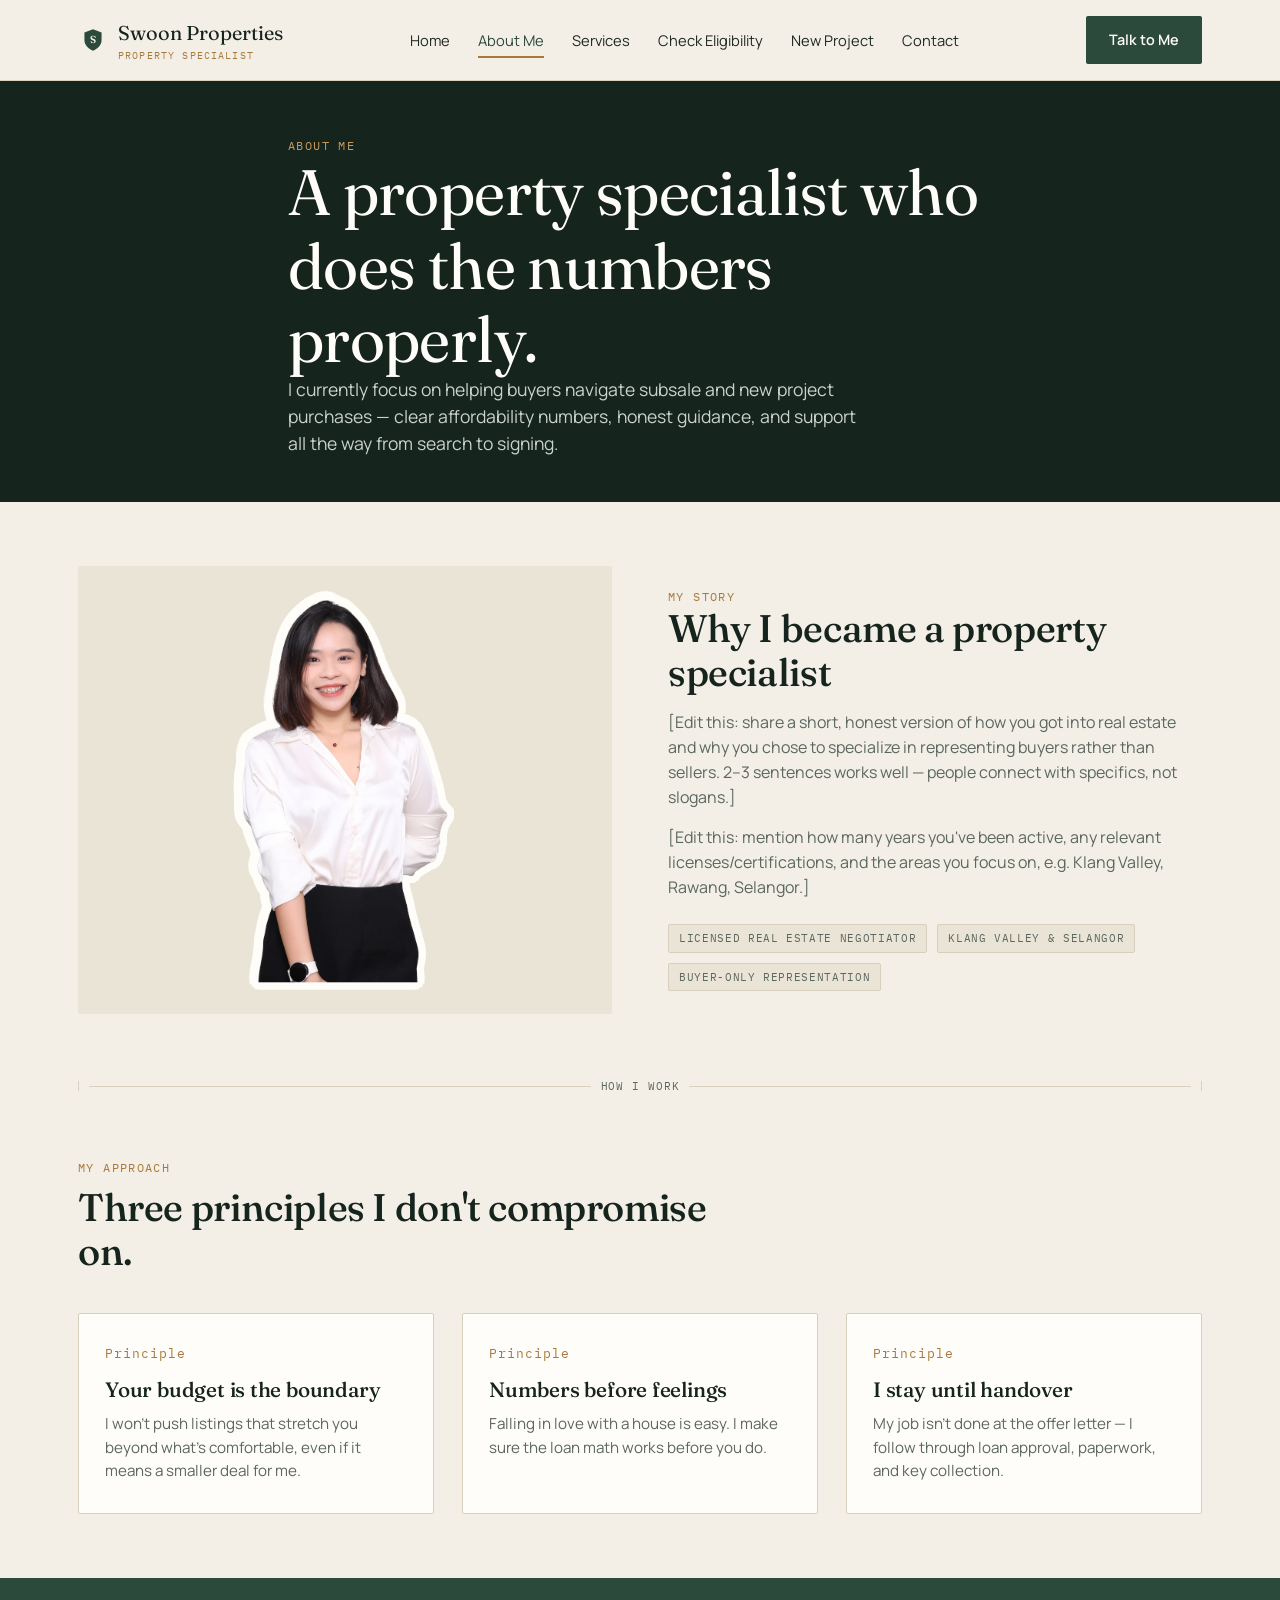
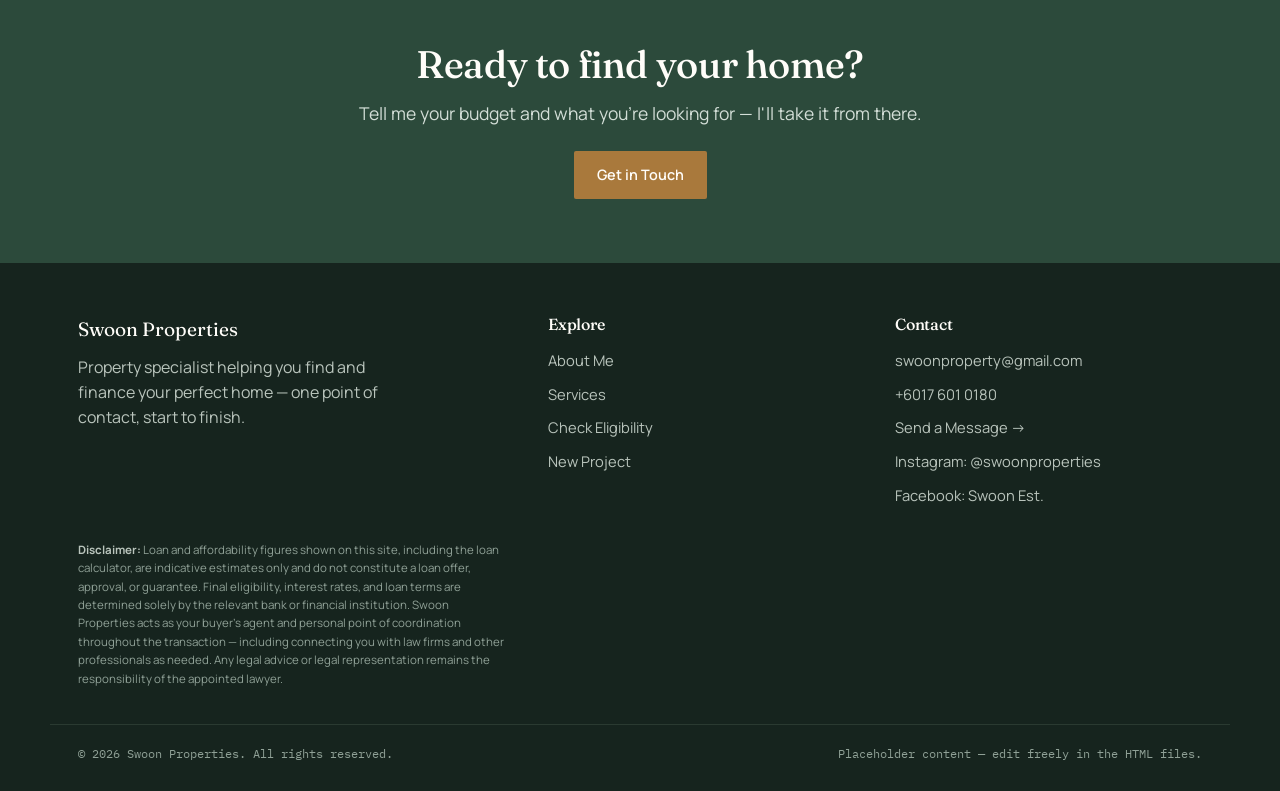
==== about.html @ 2d1e9754 "Rebrand homepage to Shirley/IQI Realty, remove Subsale listings - Homepage hero now reads "Hi, I'm S" ====
<!DOCTYPE html>
<html lang="en">
<head>
<meta charset="UTF-8">
<meta name="viewport" content="width=device-width, initial-scale=1.0">
<title>About Me — Swoon Properties</title>
<meta name="description" content="Meet your property specialist — helping buyers navigate subsale and new project purchases with clear numbers and honest guidance.">
<link rel="icon" type="image/svg+xml" href="assets/favicon.svg">
<link rel="stylesheet" href="css/styles.css">
</head>
<body>

<header class="site">
  <div class="nav-row">
    <a href="index.html" class="brand">
      <svg class="mark" viewBox="0 0 56 56" xmlns="http://www.w3.org/2000/svg">
        <path d="M28 8 L44 14 L44 28 C44 38 36 45 28 48 C20 45 12 38 12 28 L12 14 Z" fill="#2C4A3B"/>
        <text x="28" y="34" text-anchor="middle" font-family="Fraunces,Georgia,serif" font-size="19" font-weight="600" fill="#F3EFE6">S</text>
      </svg>
      <span>Swoon Properties<small>Property Specialist</small></span>
    </a>
    <nav class="links">
      <a href="index.html">Home</a>
      <a href="about.html" class="active">About Me</a>
      <a href="services.html">Services</a>
      <a href="eligibility.html">Check Eligibility</a>
      <a href="listings-project.html">New Project</a>
      <a href="contact.html">Contact</a>
    </nav>
    <div class="nav-cta">
      <a href="contact.html" class="btn btn-primary">Talk to Me</a>
      <button class="menu-toggle" aria-label="Toggle menu">☰</button>
    </div>
  </div>
</header>

<section class="hero" style="padding:56px 0 44px;">
  <div class="wrap" style="grid-template-columns:1fr;max-width:760px;">
    <div>
      <p class="eyebrow">About Me</p>
      <h1>A property specialist who does the numbers properly.</h1>
      <p class="lede">I currently focus on helping buyers navigate subsale and new project purchases — clear affordability numbers, honest guidance, and support all the way from search to signing.</p>
    </div>
  </div>
</section>

<section>
  <div class="wrap two-col">
    <div style="background:var(--parchment-dim);border-radius:var(--radius);display:flex;align-items:flex-end;justify-content:center;padding:24px;min-height:380px;">
      <img src="assets/agent-photo-cutout.png" alt="Portrait of the Swoon Properties buyer's agent" style="max-width:100%;max-height:400px;display:block;filter:
        drop-shadow(3px 0 0 var(--white)) drop-shadow(-3px 0 0 var(--white))
        drop-shadow(0 3px 0 var(--white)) drop-shadow(0 -3px 0 var(--white))
        drop-shadow(2.2px 2.2px 0 var(--white)) drop-shadow(-2.2px -2.2px 0 var(--white))
        drop-shadow(2.2px -2.2px 0 var(--white)) drop-shadow(-2.2px 2.2px 0 var(--white));">
    </div>
    <div>
      <p class="eyebrow">My Story</p>
      <h2>Why I became a property specialist</h2>
      <p style="margin-top:16px;color:var(--text-soft);">[Edit this: share a short, honest version of how you got into real estate and why you chose to specialize in representing buyers rather than sellers. 2–3 sentences works well — people connect with specifics, not slogans.]</p>
      <p style="margin-top:16px;color:var(--text-soft);">[Edit this: mention how many years you've been active, any relevant licenses/certifications, and the areas you focus on, e.g. Klang Valley, Rawang, Selangor.]</p>
      <div style="margin-top:24px;display:flex;gap:10px;flex-wrap:wrap;">
        <span class="badge">Licensed Real Estate Negotiator</span>
        <span class="badge">Klang Valley &amp; Selangor</span>
        <span class="badge">Buyer-Only Representation</span>
      </div>
    </div>
  </div>
</section>

<div class="dim-divider"><span class="tick"></span><span class="rule"></span><span class="label">How I work</span><span class="rule"></span><span class="tick"></span></div>

<section>
  <div class="wrap">
    <div class="section-head">
      <p class="eyebrow">My Approach</p>
      <h2>Three principles I don't compromise on.</h2>
    </div>
    <div class="grid-3">
      <div class="card">
        <p class="num">Principle</p>
        <h3>Your budget is the boundary</h3>
        <p>I won't push listings that stretch you beyond what's comfortable, even if it means a smaller deal for me.</p>
      </div>
      <div class="card">
        <p class="num">Principle</p>
        <h3>Numbers before feelings</h3>
        <p>Falling in love with a house is easy. I make sure the loan math works before you do.</p>
      </div>
      <div class="card">
        <p class="num">Principle</p>
        <h3>I stay until handover</h3>
        <p>My job isn't done at the offer letter — I follow through loan approval, paperwork, and key collection.</p>
      </div>
    </div>
  </div>
</section>

<section class="band-forest">
  <div class="wrap" style="text-align:center;">
    <h2>Ready to find your home?</h2>
    <p class="lede" style="margin:14px auto 0;">Tell me your budget and what you're looking for — I'll take it from there.</p>
    <a href="contact.html" class="btn btn-primary" style="margin-top:24px;background:var(--brass);">Get in Touch</a>
  </div>
</section>

<footer>
  <div class="wrap">
    <div>
      <p class="foot-brand">Swoon Properties</p>
      <p style="margin-top:10px;max-width:32ch;">Property specialist helping you find and finance your perfect home — one point of contact, start to finish.</p>
    </div>
    <div>
      <h4>Explore</h4>
      <ul>
        <li><a href="about.html">About Me</a></li>
        <li><a href="services.html">Services</a></li>
        <li><a href="eligibility.html">Check Eligibility</a></li>
        <li><a href="listings-project.html">New Project</a></li>
      </ul>
    </div>
    <div>
      <h4>Contact</h4>
      <ul>
        <li><a href="mailto:swoonproperty@gmail.com">swoonproperty@gmail.com</a></li>
        <li><a href="tel:+60176010180">+6017 601 0180</a></li>
        <li><a href="contact.html">Send a Message →</a></li>
        <li><a href="https://instagram.com/swoonproperties" target="_blank" rel="noopener">Instagram: @swoonproperties</a></li>
        <li><a href="https://facebook.com/SwoonEst" target="_blank" rel="noopener">Facebook: Swoon Est.</a></li>
      </ul>
    </div>
  </div>
  <div class="wrap" style="margin-top:24px;">
    <p style="font-size:0.72rem;color:#8FA096;max-width:760px;line-height:1.6;">
      <strong style="color:#B9C4BC;">Disclaimer:</strong> Loan and affordability figures shown on this site, including the loan calculator, are indicative estimates only and do not constitute a loan offer, approval, or guarantee. Final eligibility, interest rates, and loan terms are determined solely by the relevant bank or financial institution. Swoon Properties acts as your buyer's agent and personal point of coordination throughout the transaction — including connecting you with law firms and other professionals as needed. Any legal advice or legal representation remains the responsibility of the appointed lawyer.
    </p>
  </div>

  <div class="foot-bottom">
    <span>© 2026 Swoon Properties. All rights reserved.</span>
    <span>Placeholder content — edit freely in the HTML files.</span>
  </div>
</footer>
<script src="js/main.js"></script>
</body>
</html>
---- css/styles.css ----
/* =========================================================
   SWOON PROPERTIES — design tokens
   Palette: deep forest ink, warm stone parchment, brass accent,
   brick secondary. Signature motif: architectural blueprint
   dimension-lines used as dividers + spec callouts.
   Type: Fraunces (display) / Manrope (body) / IBM Plex Mono (data)
   ========================================================= */

@import url('https://fonts.googleapis.com/css2?family=Fraunces:ital,opsz,wght@0,9..144,300;0,9..144,400;0,9..144,500;0,9..144,600;1,9..144,400;1,9..144,500&family=Manrope:wght@400;500;600;700&family=IBM+Plex+Mono:wght@400;500&display=swap');

:root{
  --ink:#16241E;
  --forest:#2C4A3B;
  --forest-light:#3E6350;
  --parchment:#F3EFE6;
  --parchment-dim:#EAE4D6;
  --brass:#A9793C;
  --brass-light:#C79A5C;
  --brick:#A14E3B;
  --text:#1E2A24;
  --text-soft:#5B675F;
  --line:#D8CFBC;
  --white:#FFFDF9;

  --display: 'Fraunces', serif;
  --body: 'Manrope', sans-serif;
  --mono: 'IBM Plex Mono', monospace;

  --max: 1180px;
  --radius: 2px;
}

*{box-sizing:border-box;margin:0;padding:0;}
html{scroll-behavior:smooth;}
body{
  font-family:var(--body);
  color:var(--text);
  background:var(--parchment);
  line-height:1.55;
  -webkit-font-smoothing:antialiased;
}
img{max-width:100%;display:block;}
a{color:inherit;text-decoration:none;}
ul{list-style:none;}
button{font-family:inherit;cursor:pointer;}

.wrap{max-width:var(--max);margin:0 auto;padding:0 28px;}

h1,h2,h3,h4{font-family:var(--display);font-weight:500;color:var(--ink);line-height:1.15;letter-spacing:-0.01em;}
h1{font-size:clamp(2.4rem,5vw,4rem);font-weight:400;}
h2{font-size:clamp(1.7rem,3vw,2.5rem);}
h3{font-size:1.3rem;}
.eyebrow{
  font-family:var(--mono);
  font-size:0.72rem;
  letter-spacing:0.12em;
  text-transform:uppercase;
  color:var(--brass);
}
.lede{font-size:1.1rem;color:var(--text-soft);max-width:52ch;}

/* focus visibility */
a:focus-visible,button:focus-visible,input:focus-visible,textarea:focus-visible,select:focus-visible{
  outline:2px solid var(--brass);
  outline-offset:3px;
}
@media (prefers-reduced-motion: reduce){
  *{animation-duration:0.01ms !important;animation-iteration-count:1 !important;transition-duration:0.01ms !important;scroll-behavior:auto !important;}
}

/* =========================
   BLUEPRINT DIMENSION-LINE DIVIDER — signature motif
   used between sections, and as spec callouts for listings
   ========================= */
.dim-divider{
  display:flex;align-items:center;gap:10px;
  color:var(--text-soft);
  margin:0 auto;
  max-width:var(--max);
  padding:0 28px;
}
.dim-divider .tick{width:1px;height:10px;background:var(--line);}
.dim-divider .rule{flex:1;height:1px;background:var(--line);position:relative;}
.dim-divider .label{
  font-family:var(--mono);font-size:0.7rem;letter-spacing:0.08em;
  text-transform:uppercase;color:var(--text-soft);white-space:nowrap;
}

/* =========================
   HEADER / NAV
   ========================= */
header.site{
  position:sticky;top:0;z-index:50;
  background:rgba(243,239,230,0.92);
  backdrop-filter:blur(6px);
  border-bottom:1px solid var(--line);
}
.nav-row{display:flex;align-items:center;justify-content:space-between;padding:16px 28px;max-width:var(--max);margin:0 auto;}
.brand{display:flex;align-items:center;gap:10px;font-family:var(--display);font-size:1.25rem;color:var(--ink);}
.brand .mark{width:30px;height:30px;flex:none;}
.brand small{display:block;font-family:var(--mono);font-size:0.6rem;letter-spacing:0.12em;color:var(--brass);text-transform:uppercase;margin-top:1px;}
nav.links{display:flex;gap:28px;align-items:center;}
nav.links a{font-size:0.92rem;color:var(--text);position:relative;padding:4px 0;}
nav.links a.active,nav.links a:hover{color:var(--forest);}
nav.links a.active::after{content:"";position:absolute;left:0;right:0;bottom:-2px;height:2px;background:var(--brass);}
.btn{
  display:inline-flex;align-items:center;gap:8px;
  font-family:var(--body);font-weight:600;font-size:0.9rem;
  padding:12px 22px;border-radius:var(--radius);border:1px solid transparent;
  transition:transform .15s ease, background .15s ease;
}
.btn-primary{background:var(--forest);color:var(--white);}
.btn-primary:hover{background:var(--ink);transform:translateY(-1px);}
.btn-ghost{border-color:var(--ink);color:var(--ink);}
.btn-ghost:hover{background:var(--ink);color:var(--white);}
.nav-cta{display:flex;gap:12px;align-items:center;}
.menu-toggle{display:none;background:none;border:none;font-size:1.5rem;color:var(--ink);}

@media (max-width:860px){
  nav.links{position:fixed;inset:64px 0 0 0;background:var(--parchment);flex-direction:column;
    padding:32px 28px;gap:22px;transform:translateX(100%);transition:transform .25s ease;overflow-y:auto;}
  nav.links.open{transform:translateX(0);}
  .menu-toggle{display:block;}
  .nav-cta .btn-ghost{display:none;}
}

/* =========================
   HERO
   ========================= */
.hero{
  background:var(--ink);
  color:var(--parchment);
  padding:72px 0 60px;
  position:relative;
  overflow:hidden;
}
.hero .wrap{display:grid;grid-template-columns:1.1fr 1fr;gap:56px;align-items:center;}
.hero .eyebrow{color:var(--brass-light);}
.hero h1{color:var(--white);font-weight:400;}
.hero h1 em{font-style:italic;color:var(--brass-light);}
.hero p.lede{color:#C9D2CB;}
.hero-cta{display:flex;gap:14px;margin-top:28px;flex-wrap:wrap;}
.hero .btn-ghost{border-color:#4C6157;color:var(--parchment);}
.hero .btn-ghost:hover{background:var(--parchment);color:var(--ink);}
#hero-photo{transition:opacity .08s linear, transform .08s linear; will-change:opacity, transform;}
.blueprint-art{width:100%;height:auto;}
.blueprint-art .plan-line{fill:none;stroke:#4C6157;stroke-width:1;}
.blueprint-art .plan-line.accent{stroke:var(--brass-light);}
.blueprint-art text{font-family:var(--mono);font-size:9px;fill:#8FA096;letter-spacing:0.05em;}

@media (max-width:860px){
  .hero .wrap{grid-template-columns:1fr;}
  .hero{padding:48px 0 40px;}
}

/* =========================
   SECTIONS
   ========================= */
section{padding:64px 0;}
section.tight{padding:44px 0;}
.section-head{max-width:640px;margin-bottom:40px;}
.section-head h2{margin-top:8px;}

.grid-3{display:grid;grid-template-columns:repeat(3,1fr);gap:28px;}
.grid-2{display:grid;grid-template-columns:repeat(2,1fr);gap:28px;}
@media (max-width:860px){.grid-3,.grid-2{grid-template-columns:1fr;}}

.card{
  background:var(--white);
  border:1px solid var(--line);
  padding:30px 26px;
  border-radius:var(--radius);
}
.card .num{font-family:var(--mono);color:var(--brass);font-size:0.8rem;letter-spacing:0.08em;}
.card h3{margin:14px 0 10px;}
.card p{color:var(--text-soft);font-size:0.95rem;}

.stat-row{display:flex;gap:48px;flex-wrap:wrap;margin-top:36px;}
.stat{font-family:var(--mono);}
.stat .n{font-family:var(--display);font-size:2.1rem;color:var(--ink);display:block;}
.stat .l{font-size:0.72rem;letter-spacing:0.08em;text-transform:uppercase;color:var(--text-soft);}

/* alt bg band */
.band{background:var(--parchment-dim);}
.band-forest{background:var(--forest);color:var(--white);}
.band-forest h2, .band-forest .eyebrow{color:var(--white);}
.band-forest .eyebrow{color:var(--brass-light);}
.band-forest p{color:#D3DED7;}

/* =========================
   LISTINGS
   ========================= */
.filter-row{display:flex;gap:10px;flex-wrap:wrap;margin-bottom:34px;}
.filter-row button{
  font-family:var(--mono);font-size:0.75rem;letter-spacing:0.05em;text-transform:uppercase;
  padding:9px 16px;border:1px solid var(--line);background:var(--white);color:var(--text-soft);border-radius:var(--radius);
}
.filter-row button.active{background:var(--forest);border-color:var(--forest);color:var(--white);}

.listing-card{background:var(--white);border:1px solid var(--line);border-radius:var(--radius);overflow:hidden;}
.listing-photo{aspect-ratio:4/3;background:linear-gradient(135deg,var(--parchment-dim),var(--line));position:relative;}
.listing-tag{
  position:absolute;top:12px;left:12px;
  background:var(--brick);color:var(--white);
  font-family:var(--mono);font-size:0.65rem;letter-spacing:0.06em;text-transform:uppercase;
  padding:5px 10px;border-radius:var(--radius);
}
.listing-body{padding:20px 22px 24px;}
.listing-price{font-family:var(--display);font-size:1.4rem;color:var(--ink);}
.listing-loc{color:var(--text-soft);font-size:0.9rem;margin-top:2px;}
.listing-specs{display:flex;gap:16px;margin-top:16px;padding-top:16px;border-top:1px solid var(--line);}
.listing-specs span{font-family:var(--mono);font-size:0.78rem;color:var(--text-soft);}
.listing-specs b{color:var(--ink);font-weight:600;}

/* =========================
   CALCULATOR
   ========================= */
.calc{
  background:var(--white);border:1px solid var(--line);border-radius:var(--radius);
  padding:36px;display:grid;grid-template-columns:1fr 1fr;gap:40px;
}
@media (max-width:860px){.calc{grid-template-columns:1fr;padding:26px;}}
.field{margin-bottom:20px;}
.field label{display:block;font-family:var(--mono);font-size:0.72rem;letter-spacing:0.06em;text-transform:uppercase;color:var(--text-soft);margin-bottom:8px;}
.field input[type=range]{width:100%;accent-color:var(--brass);}
.field-value{font-family:var(--mono);color:var(--ink);font-weight:500;}
.field input[type=number], .field input[type=text], .field input[type=email], .field input[type=tel], .field select, .field textarea{
  width:100%;padding:12px 14px;border:1px solid var(--line);border-radius:var(--radius);
  font-family:var(--mono);font-size:0.95rem;background:var(--parchment);color:var(--ink);
}
.field textarea{font-family:var(--body);resize:vertical;min-height:110px;}
.calc-result{background:var(--ink);color:var(--white);padding:28px;border-radius:var(--radius);}
.calc-result .n{font-family:var(--display);font-size:2.4rem;color:var(--brass-light);}
.calc-result .l{font-family:var(--mono);font-size:0.72rem;letter-spacing:0.08em;text-transform:uppercase;color:#9FB0A6;}
.calc-breakdown{margin-top:20px;padding-top:16px;border-top:1px solid #33473C;font-family:var(--mono);font-size:0.85rem;}
.calc-breakdown div{display:flex;justify-content:space-between;padding:5px 0;color:#C9D2CB;}

/* =========================
   FORMS
   ========================= */
form.contact-form{max-width:620px;}
.form-note{font-family:var(--mono);font-size:0.78rem;color:var(--text-soft);margin-top:6px;}

/* =========================
   FOOTER
   ========================= */
footer{background:var(--ink);color:#B9C4BC;padding:52px 0 28px;}
footer .wrap{display:grid;grid-template-columns:1.4fr 1fr 1fr;gap:40px;}
footer h4{color:var(--white);font-size:1rem;margin-bottom:14px;}
footer a{color:#B9C4BC;font-size:0.92rem;}
footer a:hover{color:var(--brass-light);}
footer .foot-brand{font-family:var(--display);font-size:1.2rem;color:var(--white);}
footer ul li{margin-bottom:9px;}
.foot-bottom{max-width:var(--max);margin:36px auto 0;padding:20px 28px 0;border-top:1px solid #2A3A31;font-family:var(--mono);font-size:0.72rem;color:#8FA096;display:flex;justify-content:space-between;flex-wrap:wrap;gap:10px;}

/* =========================
   MISC
   ========================= */
.badge{
  display:inline-block;font-family:var(--mono);font-size:0.68rem;letter-spacing:0.06em;text-transform:uppercase;
  background:var(--parchment-dim);border:1px solid var(--line);padding:5px 10px;border-radius:var(--radius);color:var(--text-soft);
}
.two-col{display:grid;grid-template-columns:1fr 1fr;gap:56px;align-items:center;}
@media (max-width:860px){.two-col{grid-template-columns:1fr;}}
.photo-placeholder{
  aspect-ratio:4/5;background:linear-gradient(150deg,var(--parchment-dim),var(--line));
  border:1px solid var(--line);display:flex;align-items:center;justify-content:center;
  font-family:var(--mono);font-size:0.75rem;color:var(--text-soft);text-align:center;padding:20px;
}
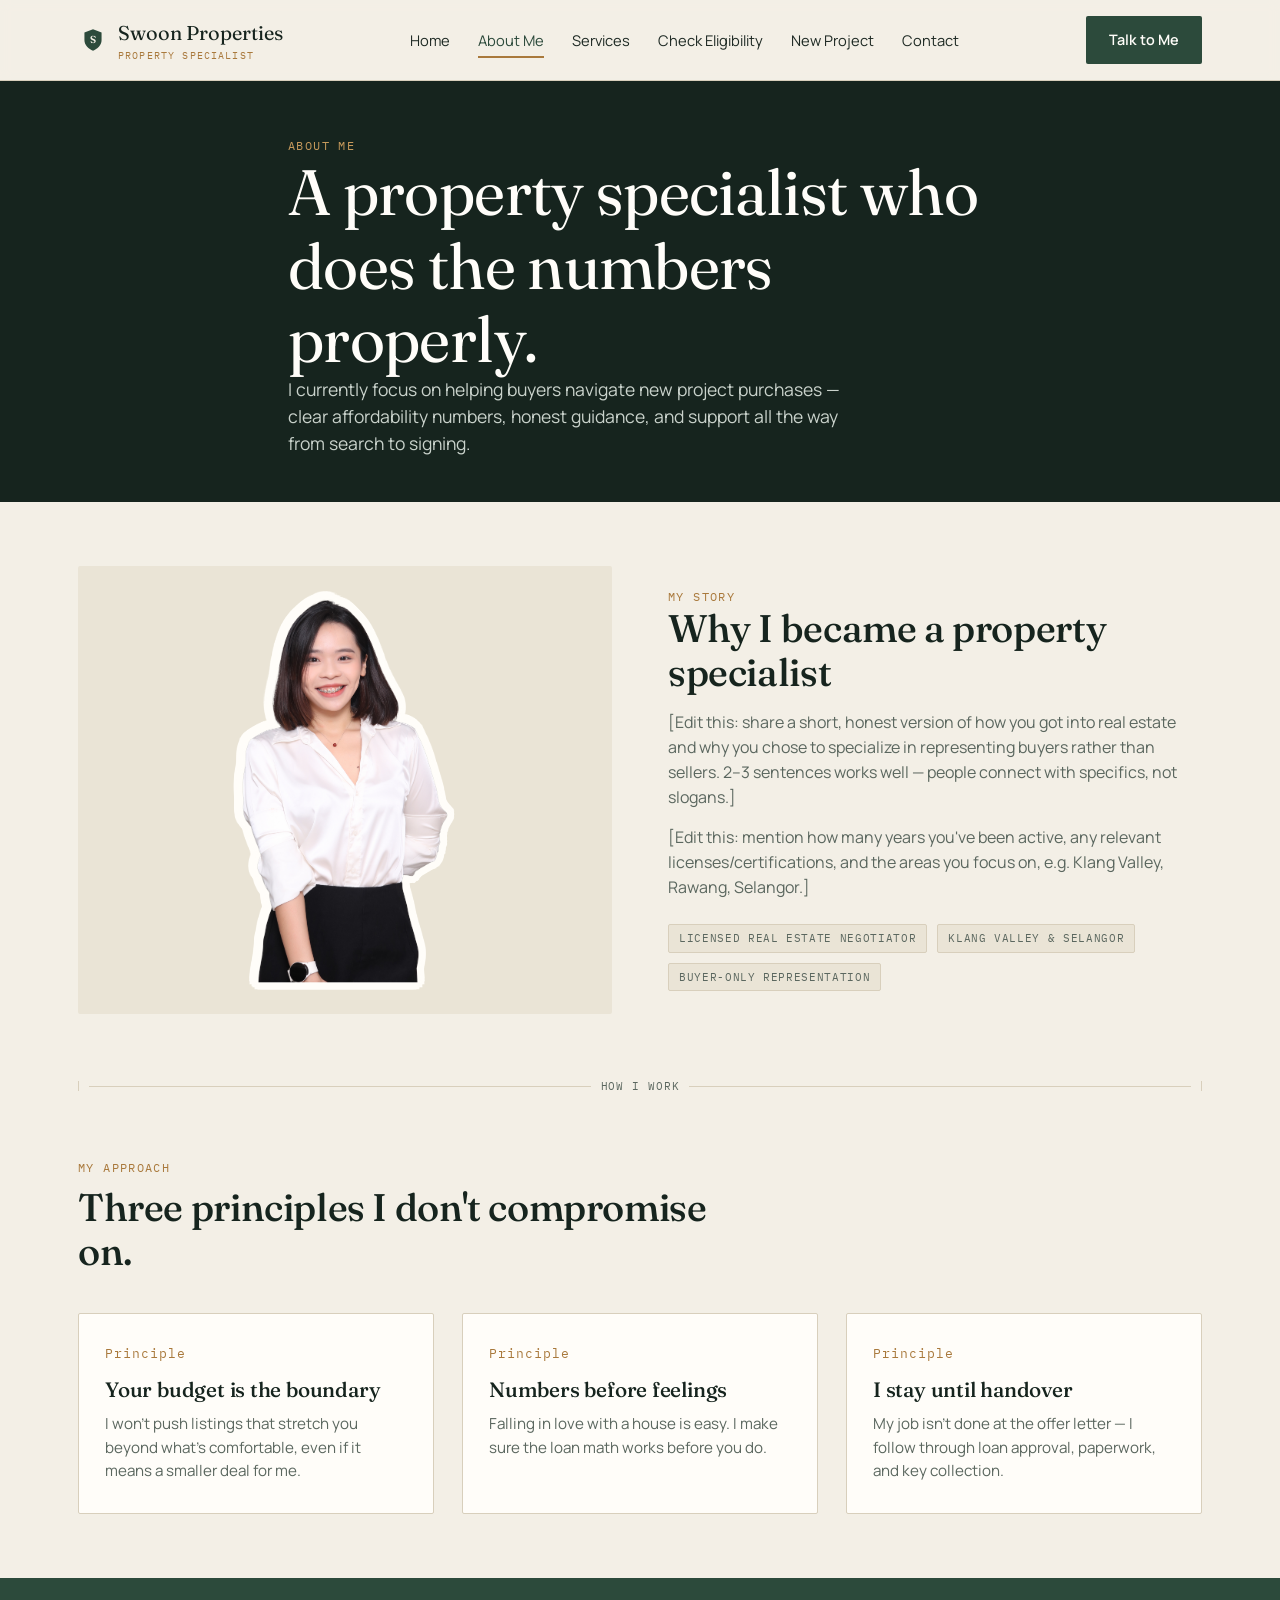
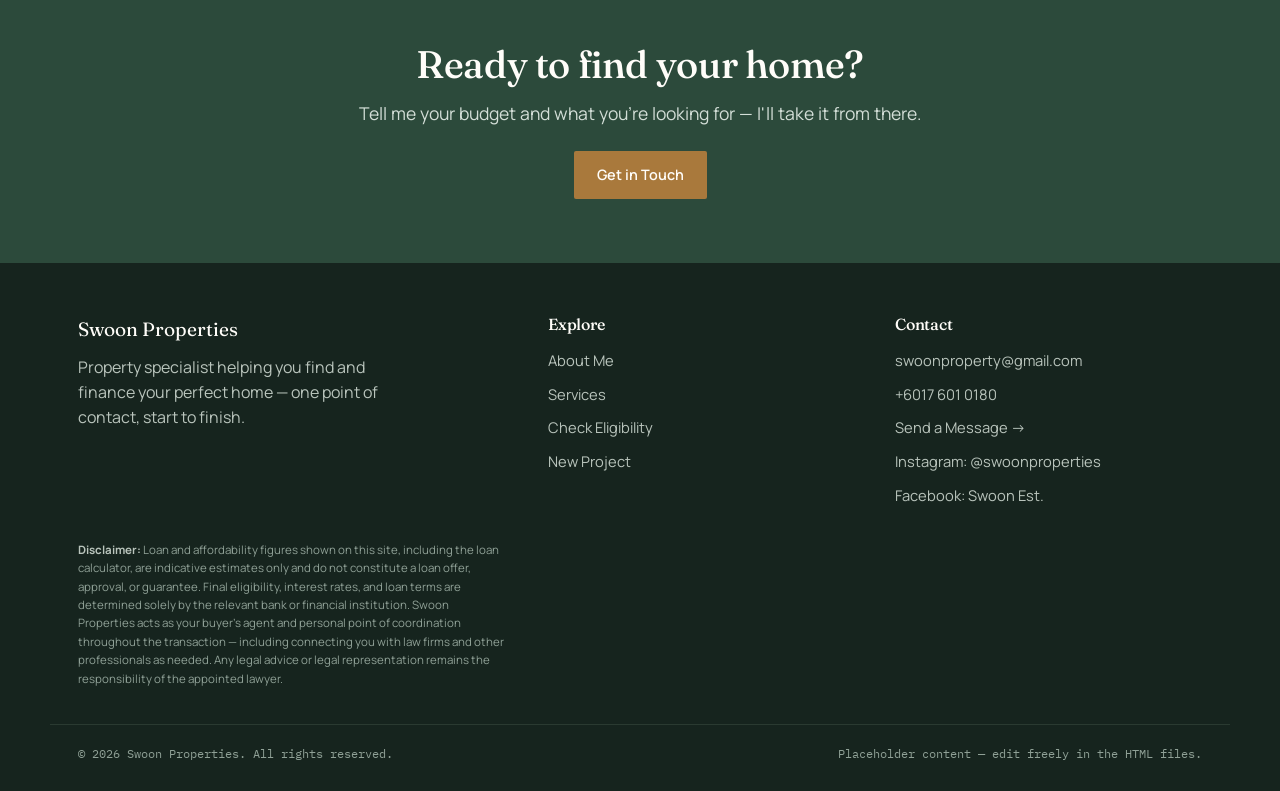
==== commit 4b42c60a: "Remove remaining Subsale mentions, focus copy on new projects - Reworded about.html and the homepage" ====
--- a/about.html
+++ b/about.html
@@ -4,7 +4,7 @@
 <meta charset="UTF-8">
 <meta name="viewport" content="width=device-width, initial-scale=1.0">
 <title>About Me — Swoon Properties</title>
-<meta name="description" content="Meet your property specialist — helping buyers navigate subsale and new project purchases with clear numbers and honest guidance.">
+<meta name="description" content="Meet your property specialist — helping buyers navigate new project purchases with clear numbers and honest guidance.">
 <link rel="icon" type="image/svg+xml" href="assets/favicon.svg">
 <link rel="stylesheet" href="css/styles.css">
 </head>
@@ -39,7 +39,7 @@
     <div>
       <p class="eyebrow">About Me</p>
       <h1>A property specialist who does the numbers properly.</h1>
-      <p class="lede">I currently focus on helping buyers navigate subsale and new project purchases — clear affordability numbers, honest guidance, and support all the way from search to signing.</p>
+      <p class="lede">I currently focus on helping buyers navigate new project purchases — clear affordability numbers, honest guidance, and support all the way from search to signing.</p>
     </div>
   </div>
 </section>
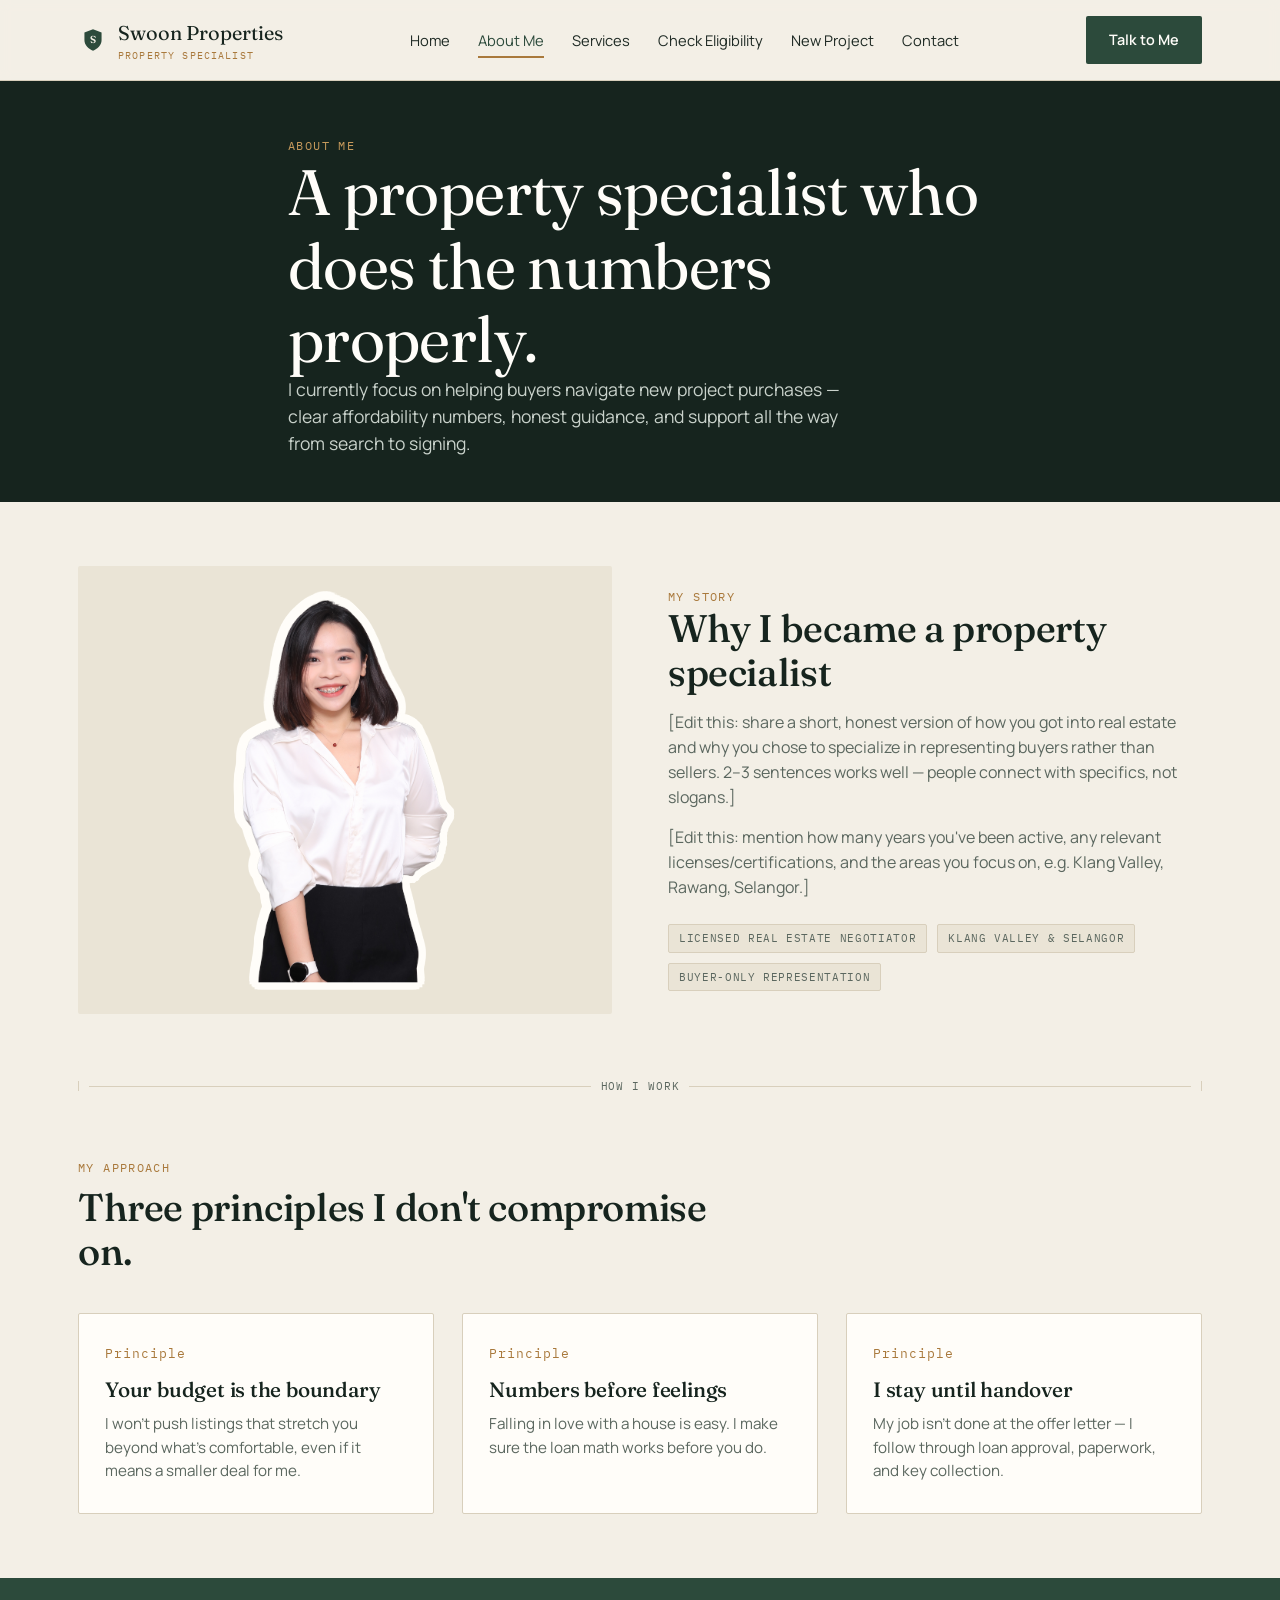
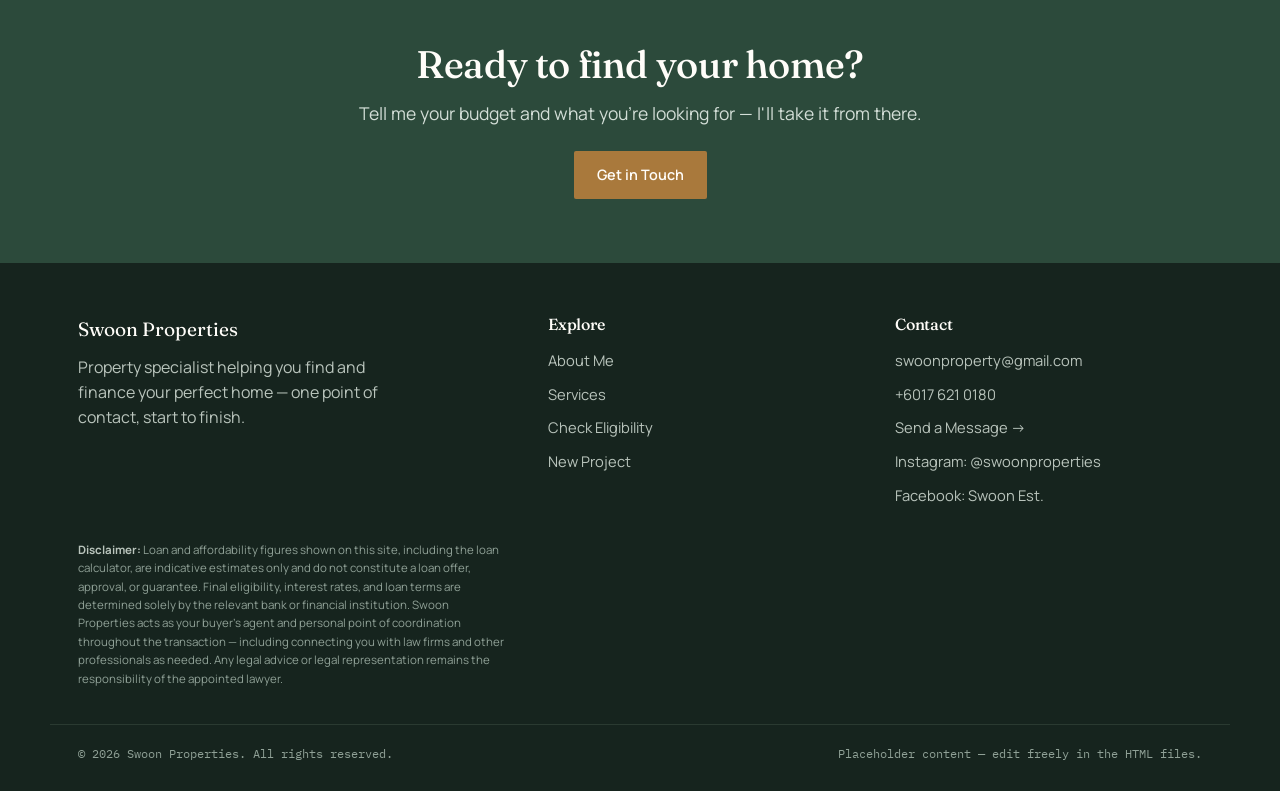
==== commit 89ba4786: "Update phone number to +6017 621 0180 Corrected across all display text and WhatsApp links site-wide" ====
--- a/about.html
+++ b/about.html
@@ -122,7 +122,7 @@
       <h4>Contact</h4>
       <ul>
         <li><a href="mailto:swoonproperty@gmail.com">swoonproperty@gmail.com</a></li>
-        <li><a href="tel:+60176010180">+6017 601 0180</a></li>
+        <li><a href="https://wa.me/60176210180" target="_blank" rel="noopener">+6017 621 0180</a></li>
         <li><a href="contact.html">Send a Message →</a></li>
         <li><a href="https://instagram.com/swoonproperties" target="_blank" rel="noopener">Instagram: @swoonproperties</a></li>
         <li><a href="https://facebook.com/SwoonEst" target="_blank" rel="noopener">Facebook: Swoon Est.</a></li>
--- a/css/styles.css
+++ b/css/styles.css
@@ -187,6 +187,24 @@
 .band-forest .eyebrow{color:var(--brass-light);}
 .band-forest p{color:#D3DED7;}
 
+/* photo banner with dark overlay */
+.band-photo{
+  position:relative;
+  background-size:cover;
+  background-position:center;
+  color:var(--white);
+}
+.band-photo::before{
+  content:"";
+  position:absolute;
+  inset:0;
+  background:linear-gradient(90deg,rgba(22,36,30,0.92) 0%,rgba(22,36,30,0.78) 45%,rgba(22,36,30,0.55) 100%);
+}
+.band-photo .wrap{position:relative;z-index:1;max-width:640px;}
+.band-photo h2, .band-photo .eyebrow{color:var(--white);}
+.band-photo .eyebrow{color:var(--brass-light);}
+.band-photo p{color:#D3DED7;}
+
 /* =========================
    LISTINGS
    ========================= */
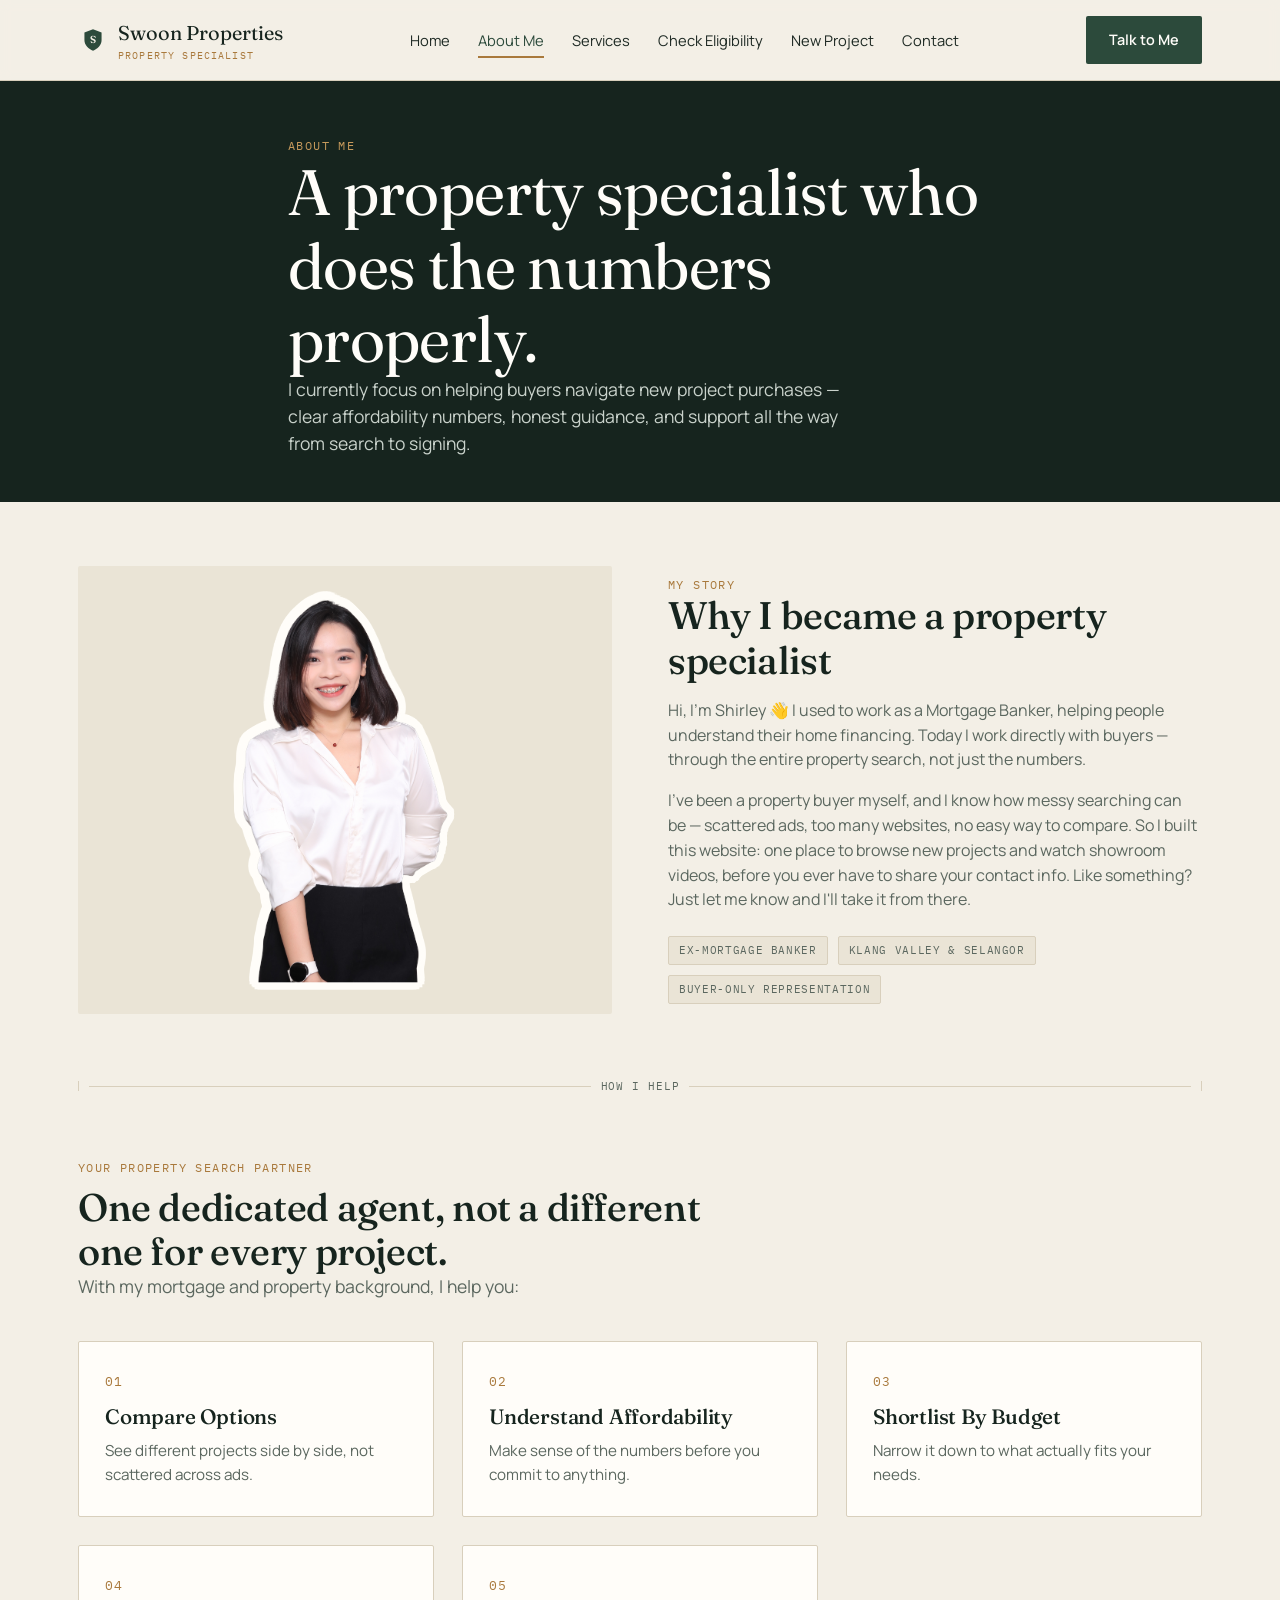
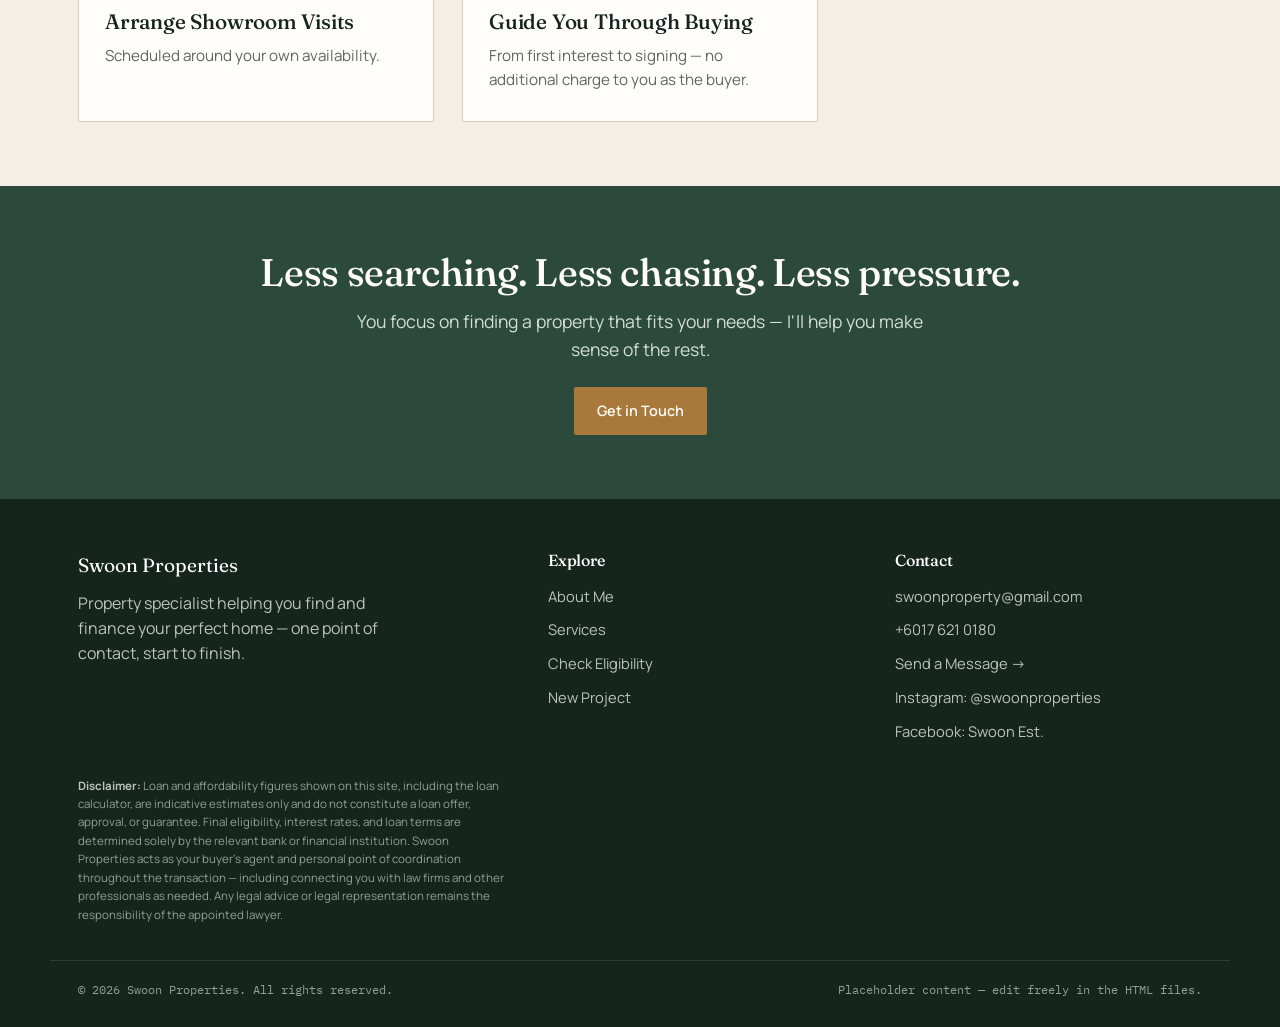
==== commit ce3122c6: "Rewrite About page story with Shirley's real background - Replaced placeholder story paragraphs with" ====
--- a/about.html
+++ b/about.html
@@ -56,10 +56,10 @@
     <div>
       <p class="eyebrow">My Story</p>
       <h2>Why I became a property specialist</h2>
-      <p style="margin-top:16px;color:var(--text-soft);">[Edit this: share a short, honest version of how you got into real estate and why you chose to specialize in representing buyers rather than sellers. 2–3 sentences works well — people connect with specifics, not slogans.]</p>
-      <p style="margin-top:16px;color:var(--text-soft);">[Edit this: mention how many years you've been active, any relevant licenses/certifications, and the areas you focus on, e.g. Klang Valley, Rawang, Selangor.]</p>
+      <p style="margin-top:16px;color:var(--text-soft);">Hi, I'm Shirley 👋 I used to work as a Mortgage Banker, helping people understand their home financing. Today I work directly with buyers — through the entire property search, not just the numbers.</p>
+      <p style="margin-top:16px;color:var(--text-soft);">I've been a property buyer myself, and I know how messy searching can be — scattered ads, too many websites, no easy way to compare. So I built this website: one place to browse new projects and watch showroom videos, before you ever have to share your contact info. Like something? Just let me know and I'll take it from there.</p>
       <div style="margin-top:24px;display:flex;gap:10px;flex-wrap:wrap;">
-        <span class="badge">Licensed Real Estate Negotiator</span>
+        <span class="badge">Ex-Mortgage Banker</span>
         <span class="badge">Klang Valley &amp; Selangor</span>
         <span class="badge">Buyer-Only Representation</span>
       </div>
@@ -67,29 +67,40 @@
   </div>
 </section>
 
-<div class="dim-divider"><span class="tick"></span><span class="rule"></span><span class="label">How I work</span><span class="rule"></span><span class="tick"></span></div>
+<div class="dim-divider"><span class="tick"></span><span class="rule"></span><span class="label">How I Help</span><span class="rule"></span><span class="tick"></span></div>
 
 <section>
   <div class="wrap">
     <div class="section-head">
-      <p class="eyebrow">My Approach</p>
-      <h2>Three principles I don't compromise on.</h2>
+      <p class="eyebrow">Your Property Search Partner</p>
+      <h2>One dedicated agent, not a different one for every project.</h2>
+      <p class="lede">With my mortgage and property background, I help you:</p>
     </div>
     <div class="grid-3">
       <div class="card">
-        <p class="num">Principle</p>
-        <h3>Your budget is the boundary</h3>
-        <p>I won't push listings that stretch you beyond what's comfortable, even if it means a smaller deal for me.</p>
+        <p class="num">01</p>
+        <h3>Compare Options</h3>
+        <p>See different projects side by side, not scattered across ads.</p>
       </div>
       <div class="card">
-        <p class="num">Principle</p>
-        <h3>Numbers before feelings</h3>
-        <p>Falling in love with a house is easy. I make sure the loan math works before you do.</p>
+        <p class="num">02</p>
+        <h3>Understand Affordability</h3>
+        <p>Make sense of the numbers before you commit to anything.</p>
       </div>
       <div class="card">
-        <p class="num">Principle</p>
-        <h3>I stay until handover</h3>
-        <p>My job isn't done at the offer letter — I follow through loan approval, paperwork, and key collection.</p>
+        <p class="num">03</p>
+        <h3>Shortlist By Budget</h3>
+        <p>Narrow it down to what actually fits your needs.</p>
+      </div>
+      <div class="card">
+        <p class="num">04</p>
+        <h3>Arrange Showroom Visits</h3>
+        <p>Scheduled around your own availability.</p>
+      </div>
+      <div class="card">
+        <p class="num">05</p>
+        <h3>Guide You Through Buying</h3>
+        <p>From first interest to signing — no additional charge to you as the buyer.</p>
       </div>
     </div>
   </div>
@@ -97,8 +108,8 @@
 
 <section class="band-forest">
   <div class="wrap" style="text-align:center;">
-    <h2>Ready to find your home?</h2>
-    <p class="lede" style="margin:14px auto 0;">Tell me your budget and what you're looking for — I'll take it from there.</p>
+    <h2>Less searching. Less chasing. Less pressure.</h2>
+    <p class="lede" style="margin:14px auto 0;">You focus on finding a property that fits your needs — I'll help you make sense of the rest.</p>
     <a href="contact.html" class="btn btn-primary" style="margin-top:24px;background:var(--brass);">Get in Touch</a>
   </div>
 </section>
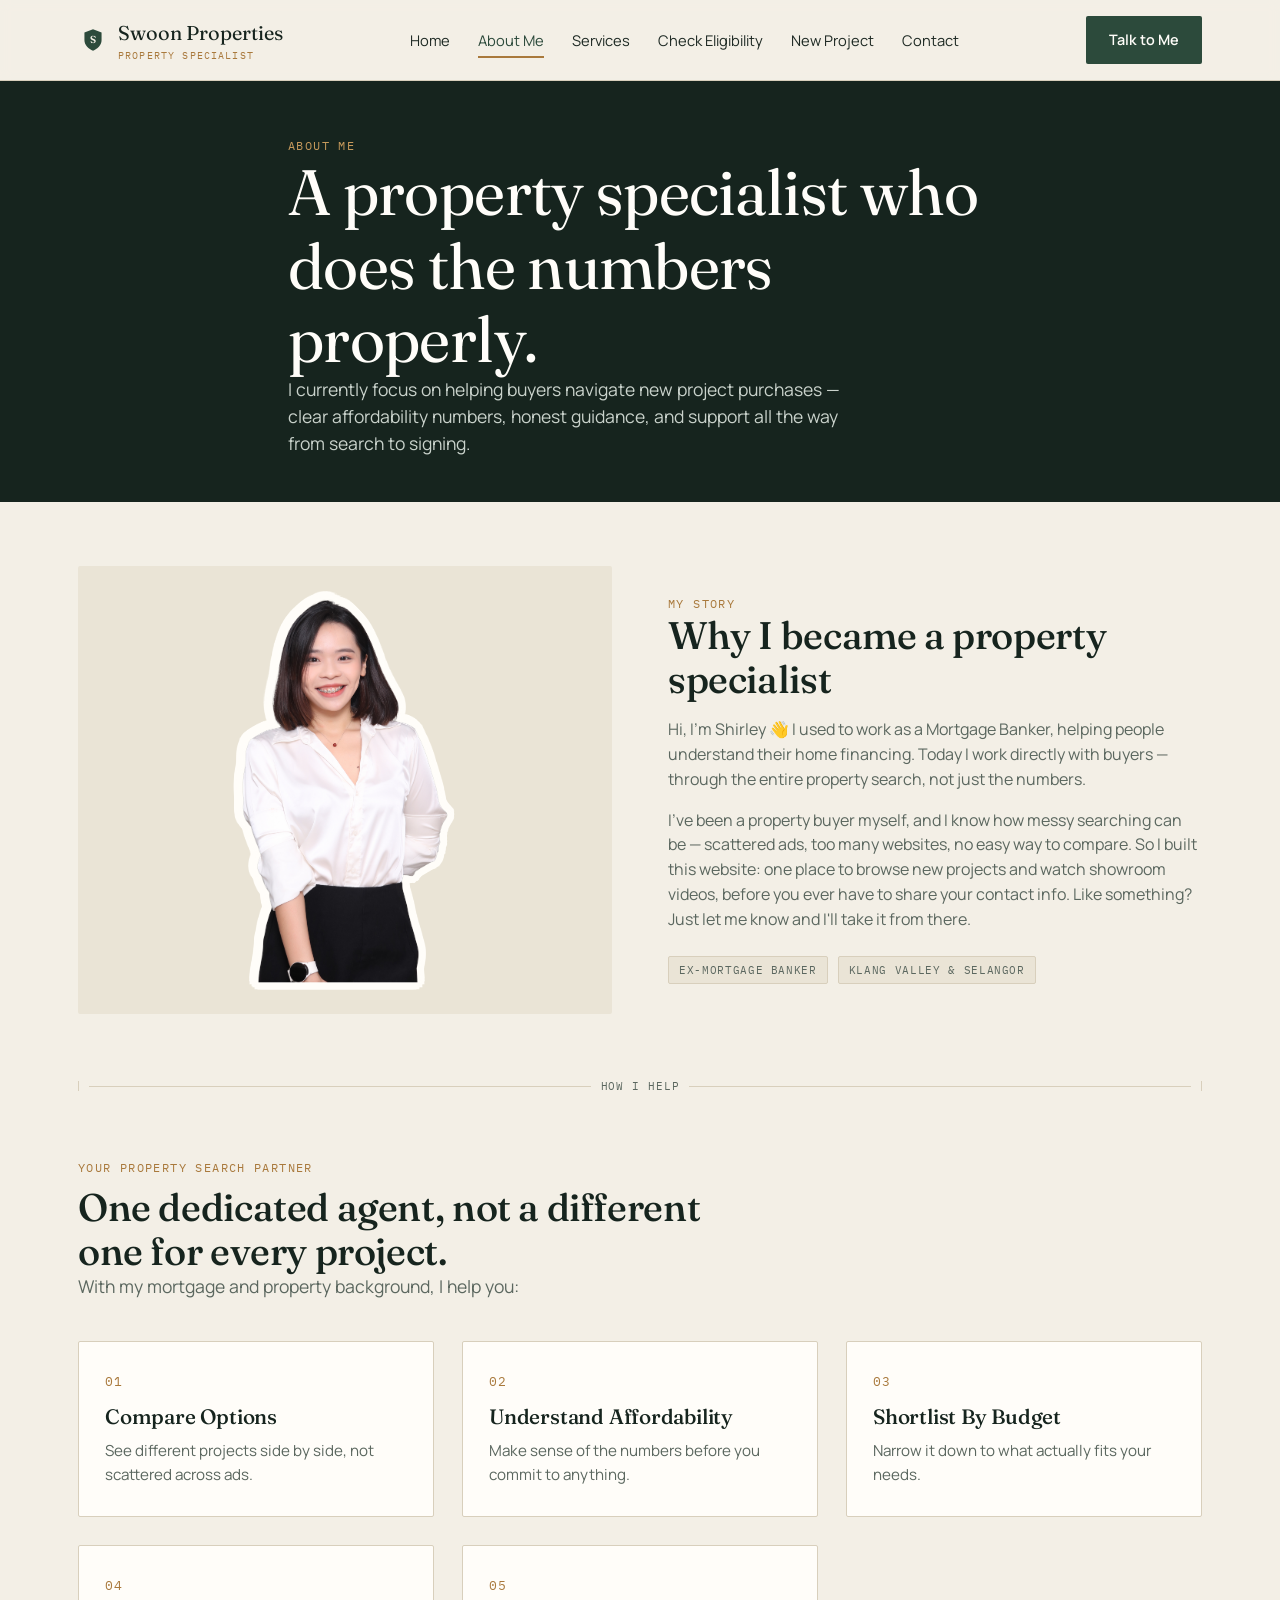
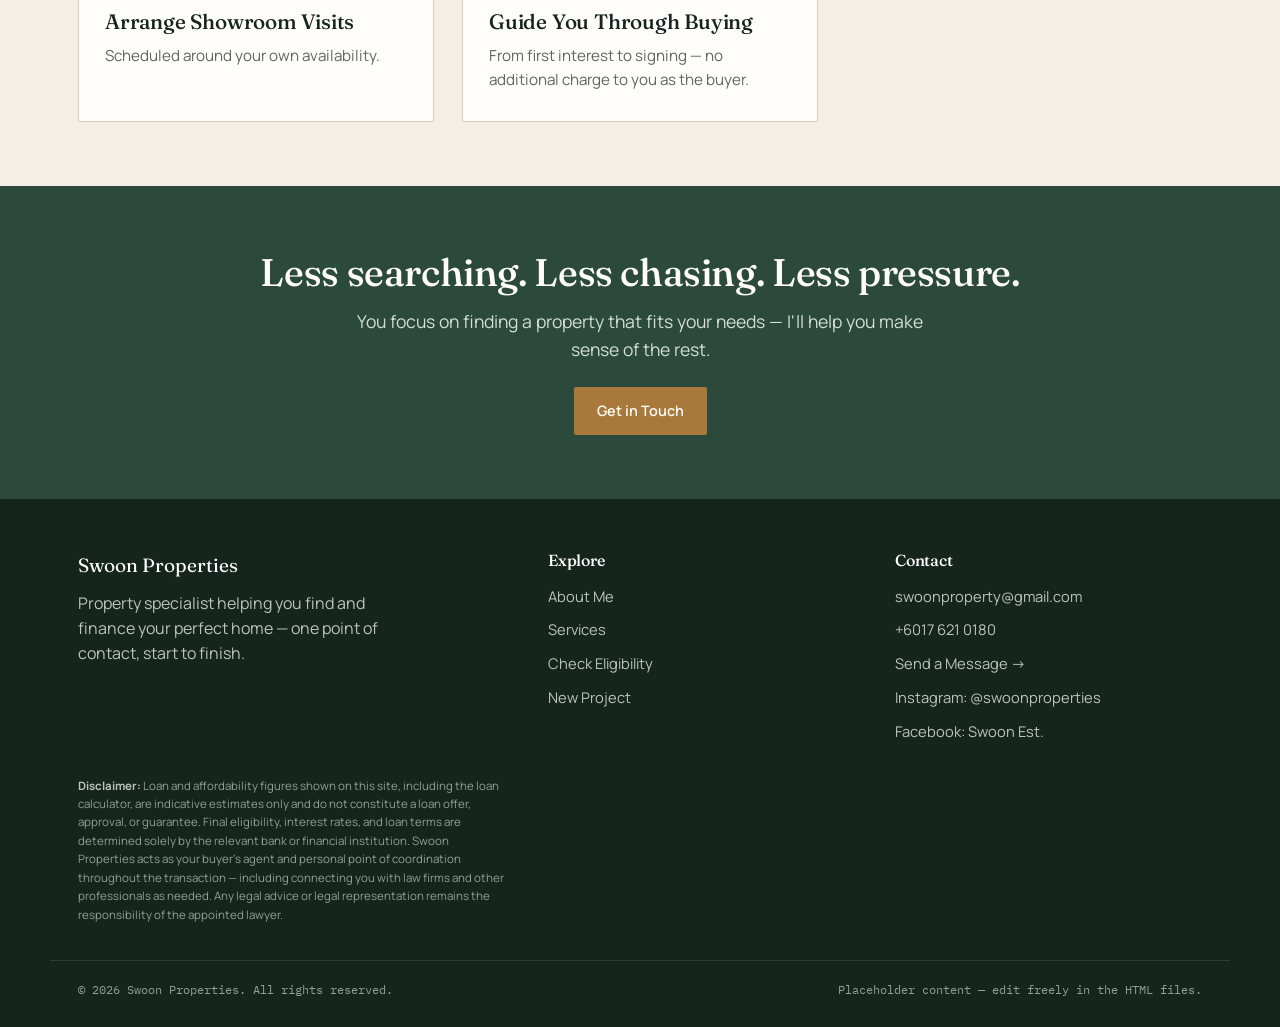
==== commit a9c0eba2: "Remove "Buyer-Only Representation" badge from About page Co-Authored-By: Claude Sonnet 5 <noreply@an" ====
--- a/about.html
+++ b/about.html
@@ -61,7 +61,6 @@
       <div style="margin-top:24px;display:flex;gap:10px;flex-wrap:wrap;">
         <span class="badge">Ex-Mortgage Banker</span>
         <span class="badge">Klang Valley &amp; Selangor</span>
-        <span class="badge">Buyer-Only Representation</span>
       </div>
     </div>
   </div>
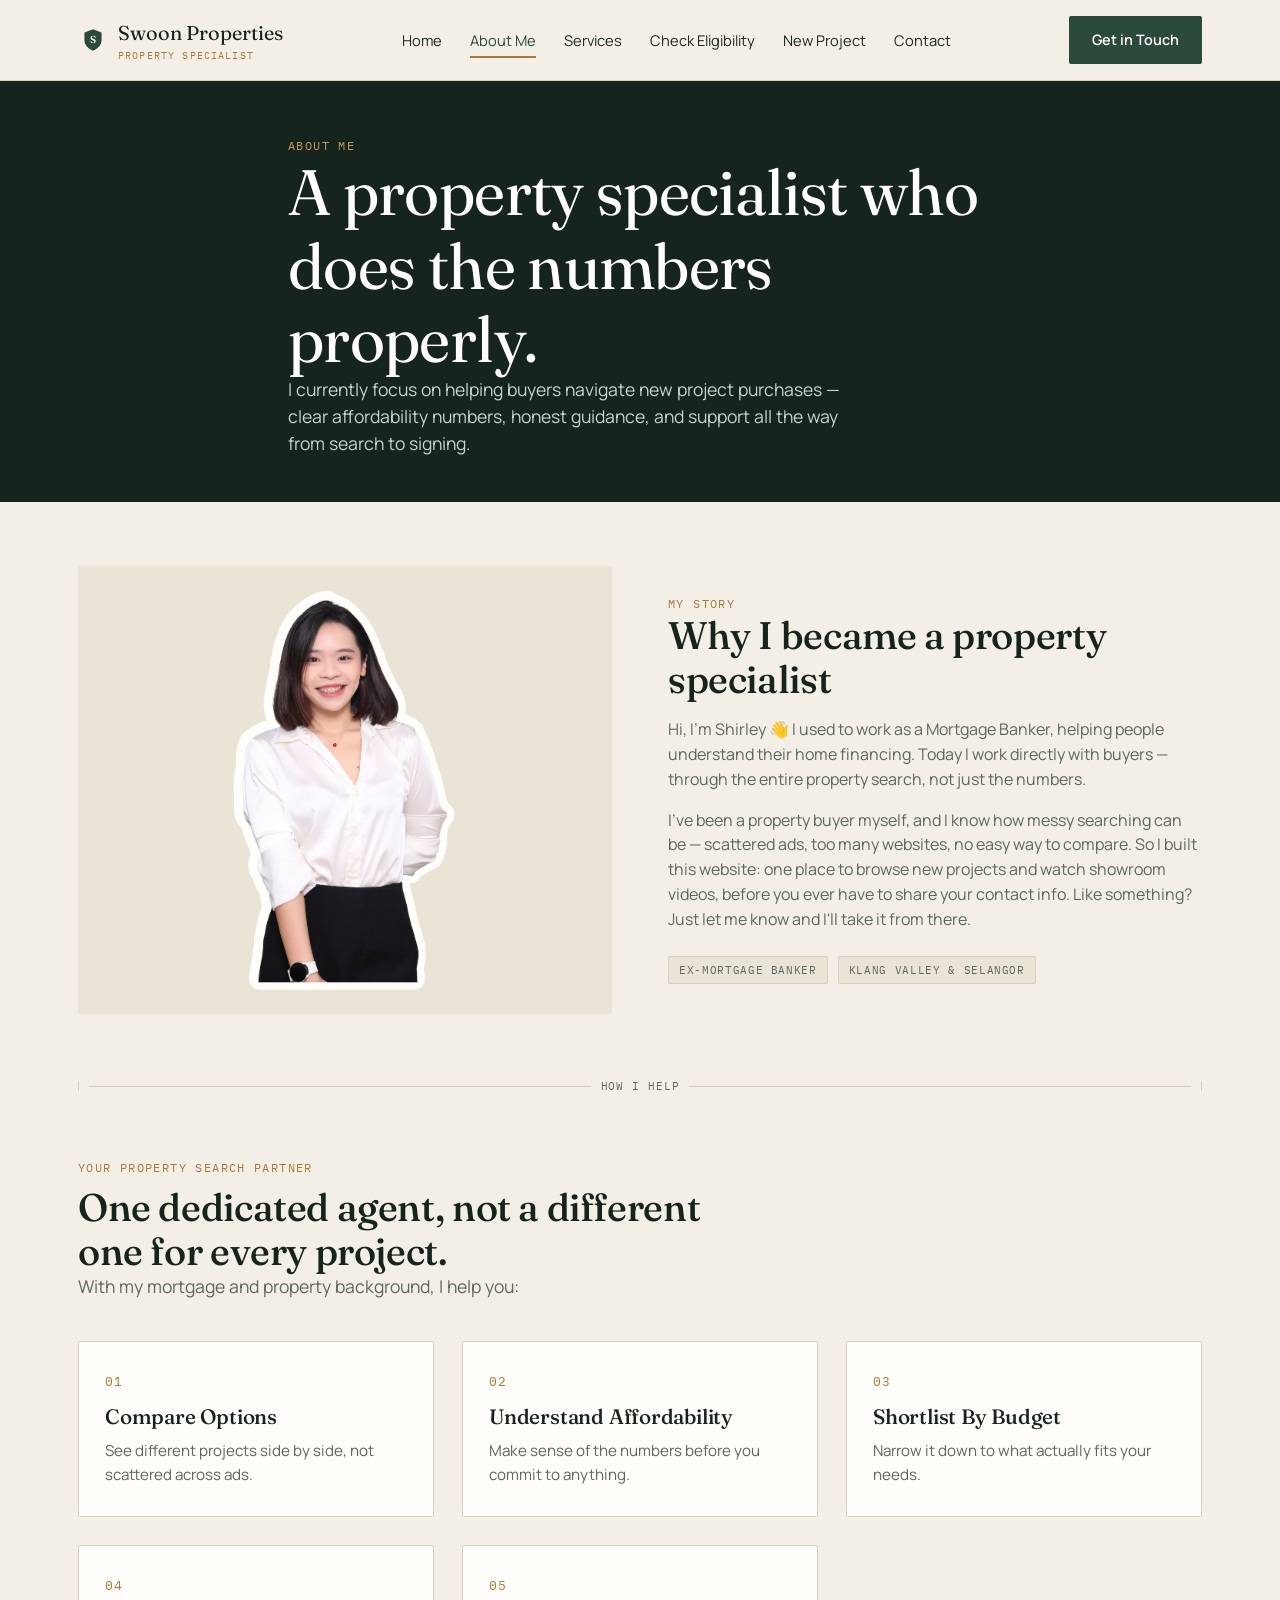
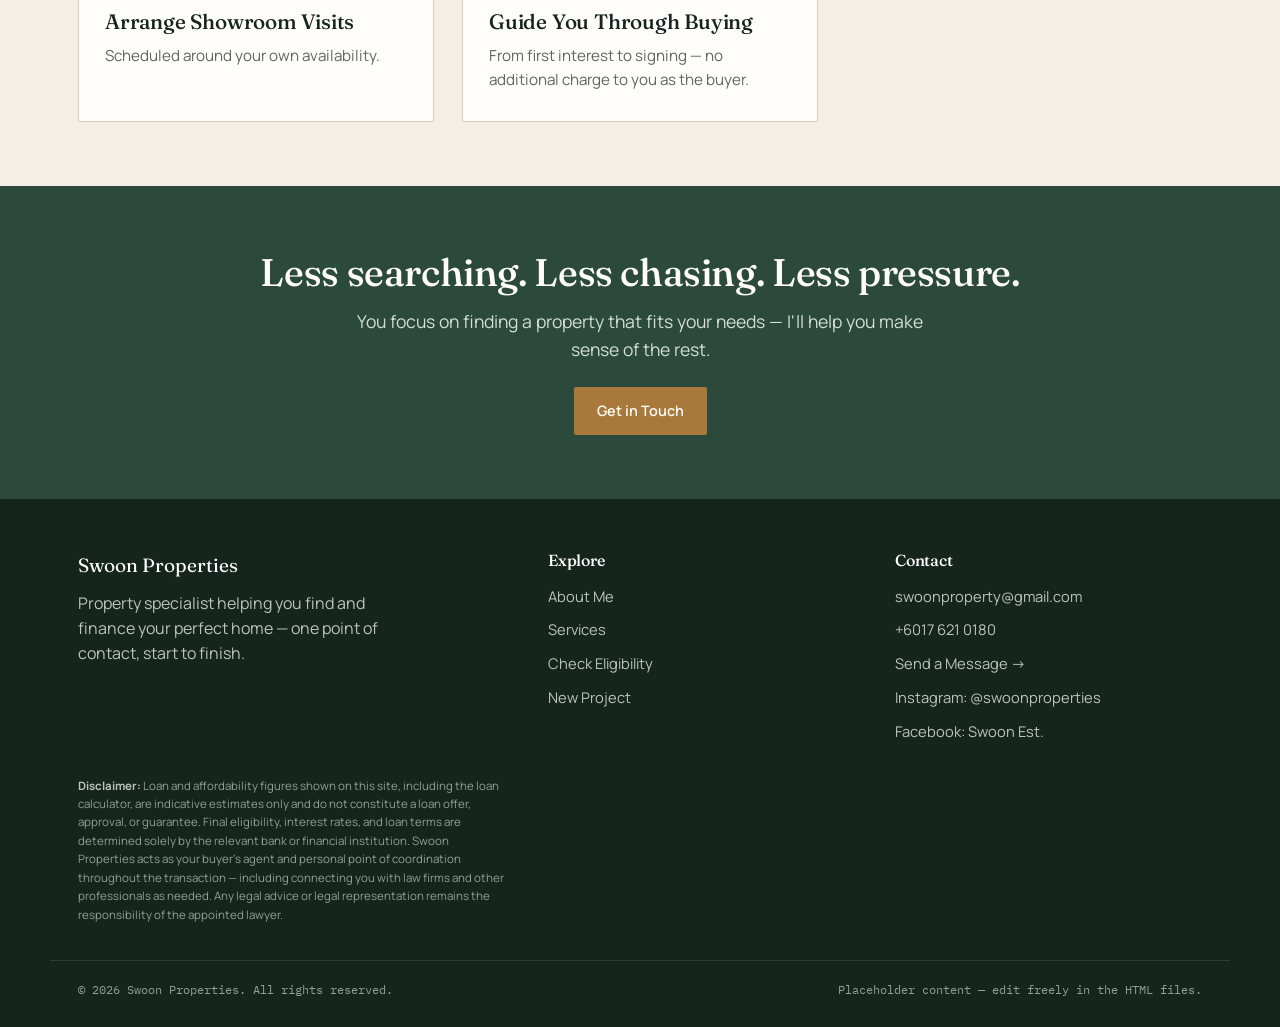
==== commit a0075455: "Change all "Talk to Me" buttons to "Get in Touch" Left "Talk to Me About My Results" on the eligibil" ====
--- a/about.html
+++ b/about.html
@@ -28,7 +28,7 @@
       <a href="contact.html">Contact</a>
     </nav>
     <div class="nav-cta">
-      <a href="contact.html" class="btn btn-primary">Talk to Me</a>
+      <a href="contact.html" class="btn btn-primary">Get in Touch</a>
       <button class="menu-toggle" aria-label="Toggle menu">☰</button>
     </div>
   </div>
